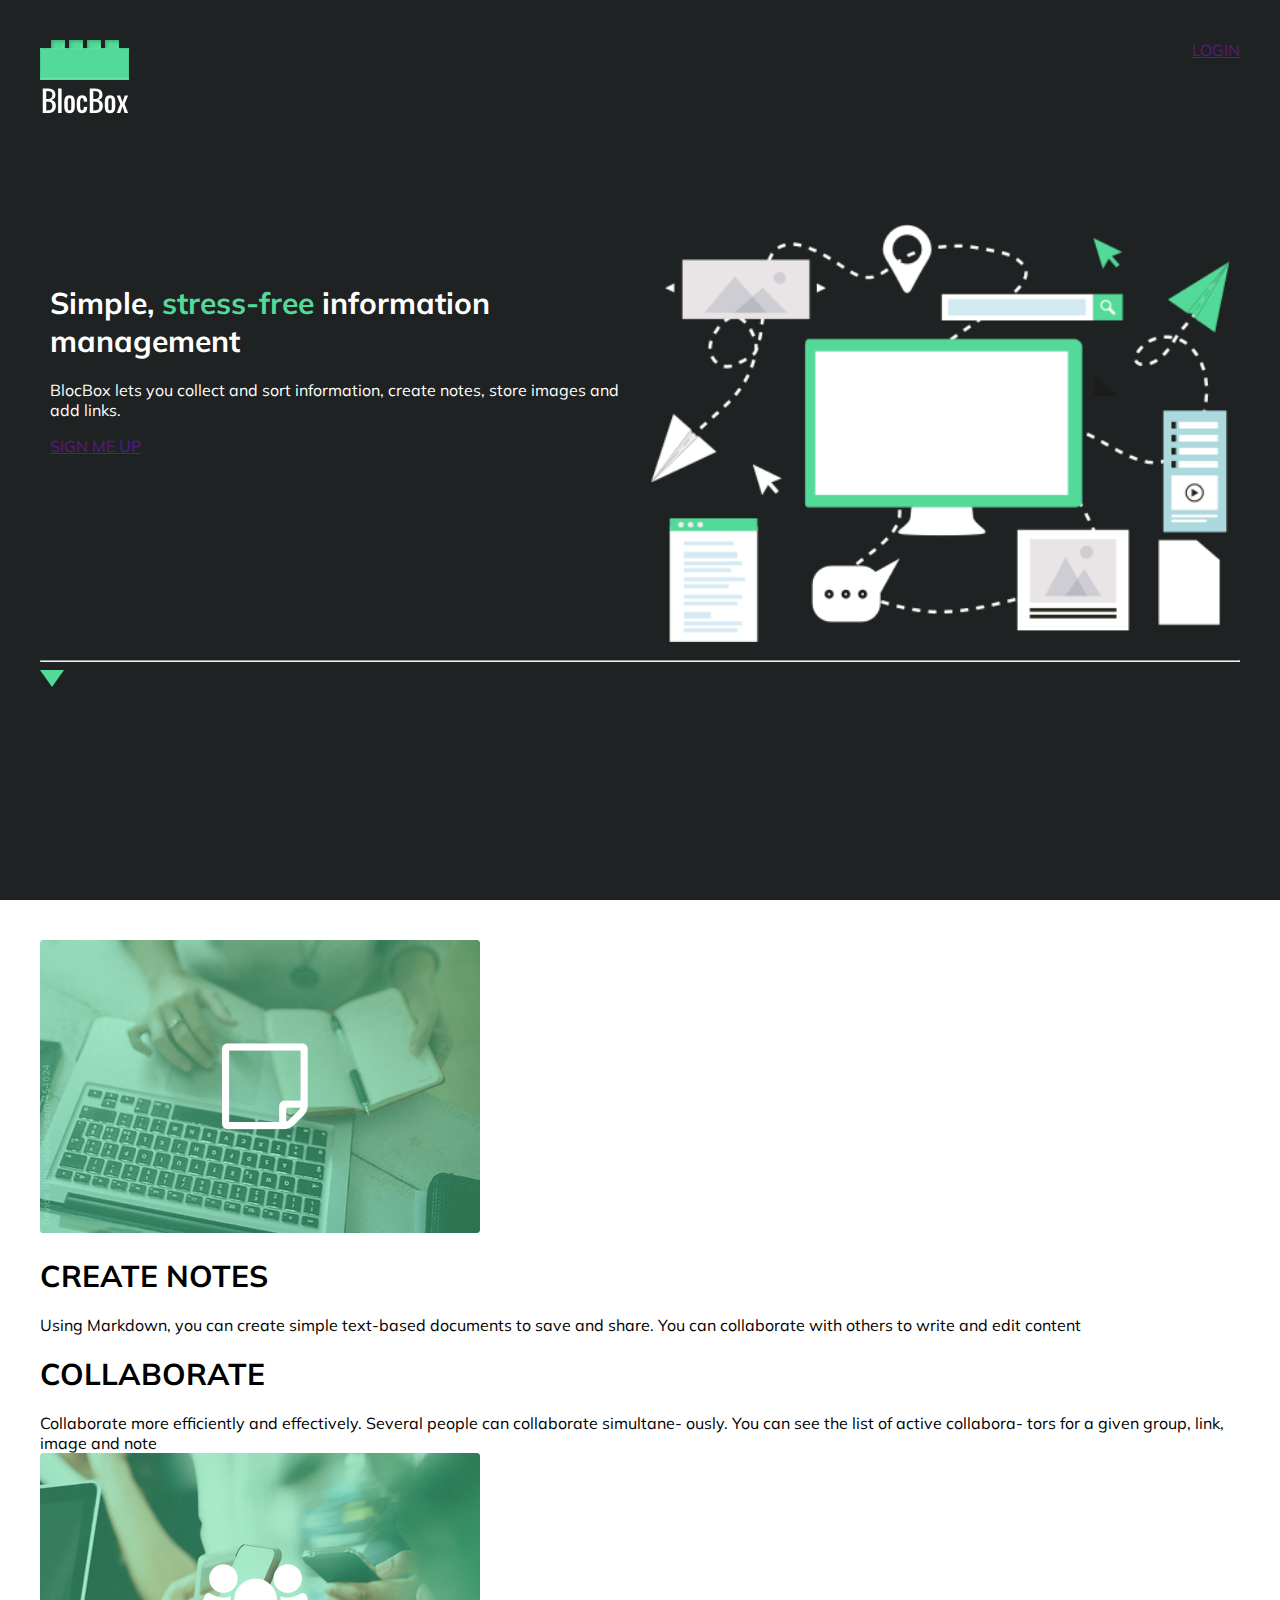
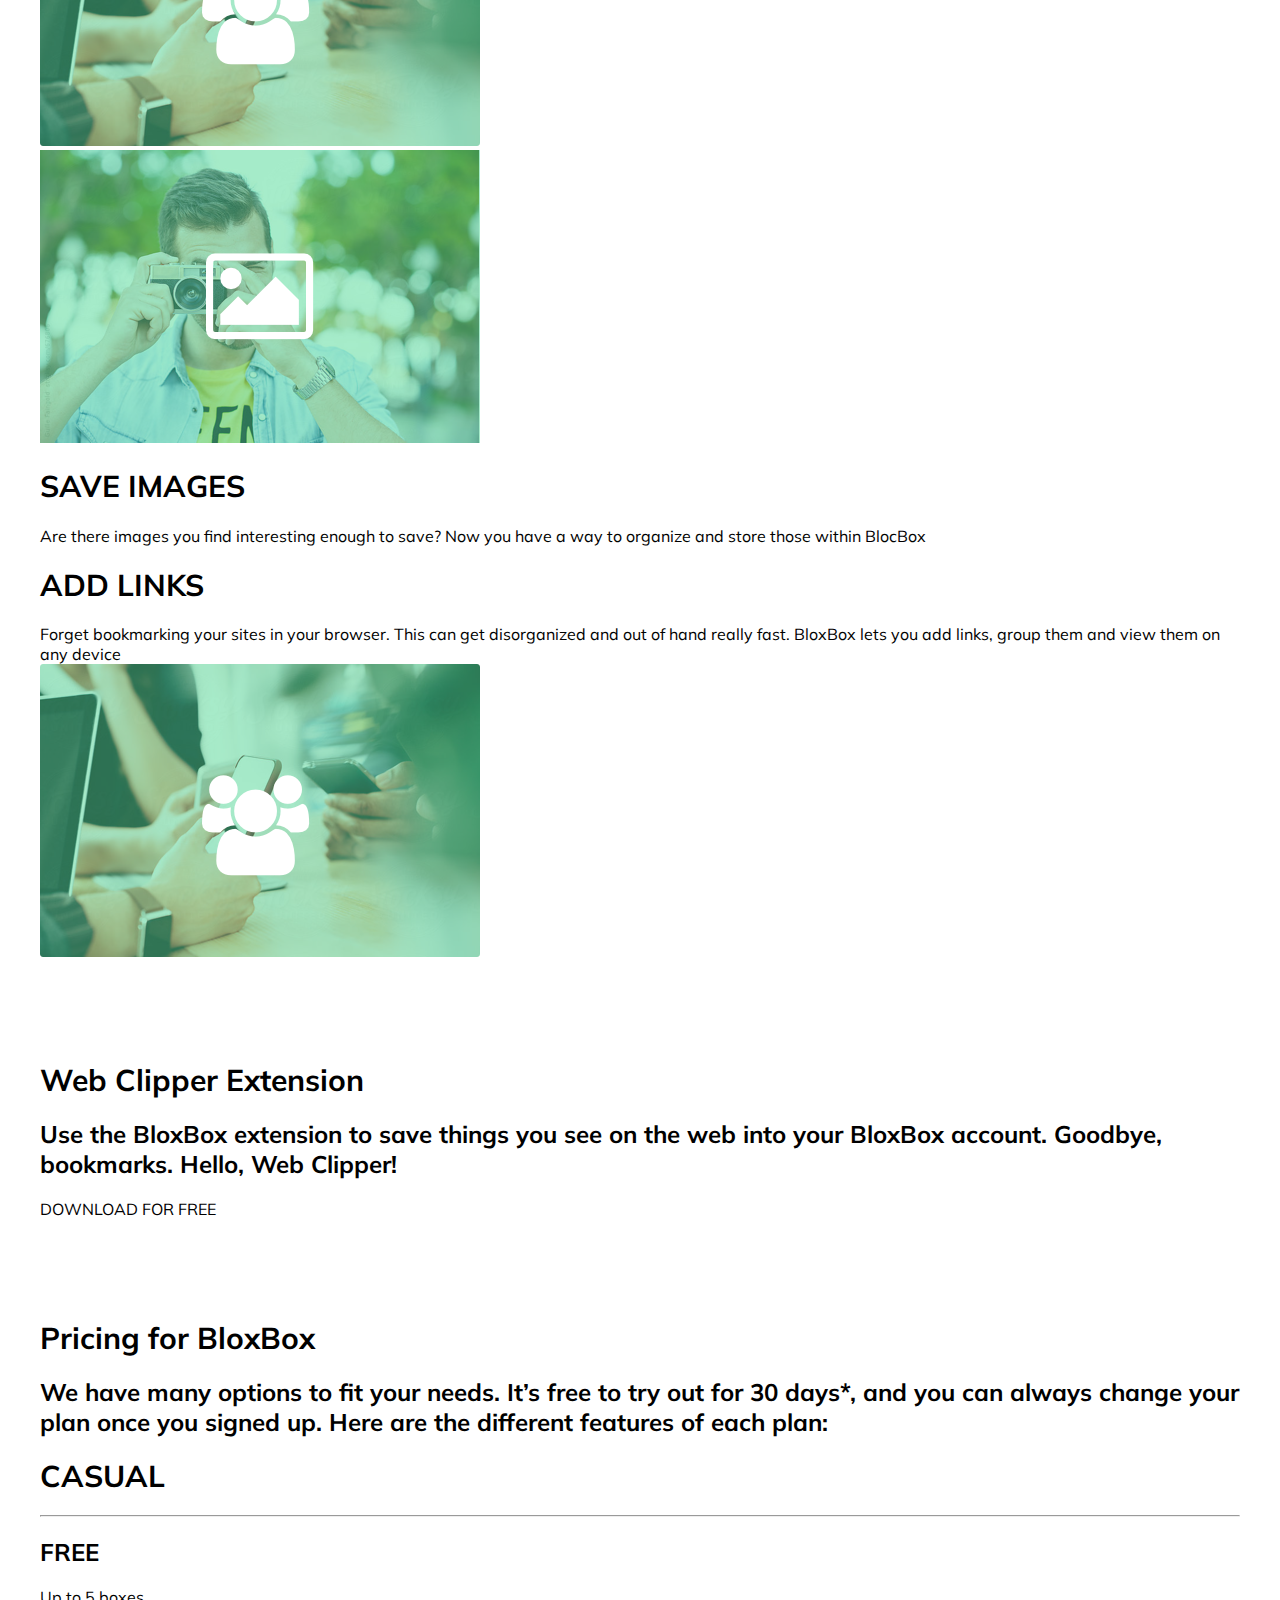
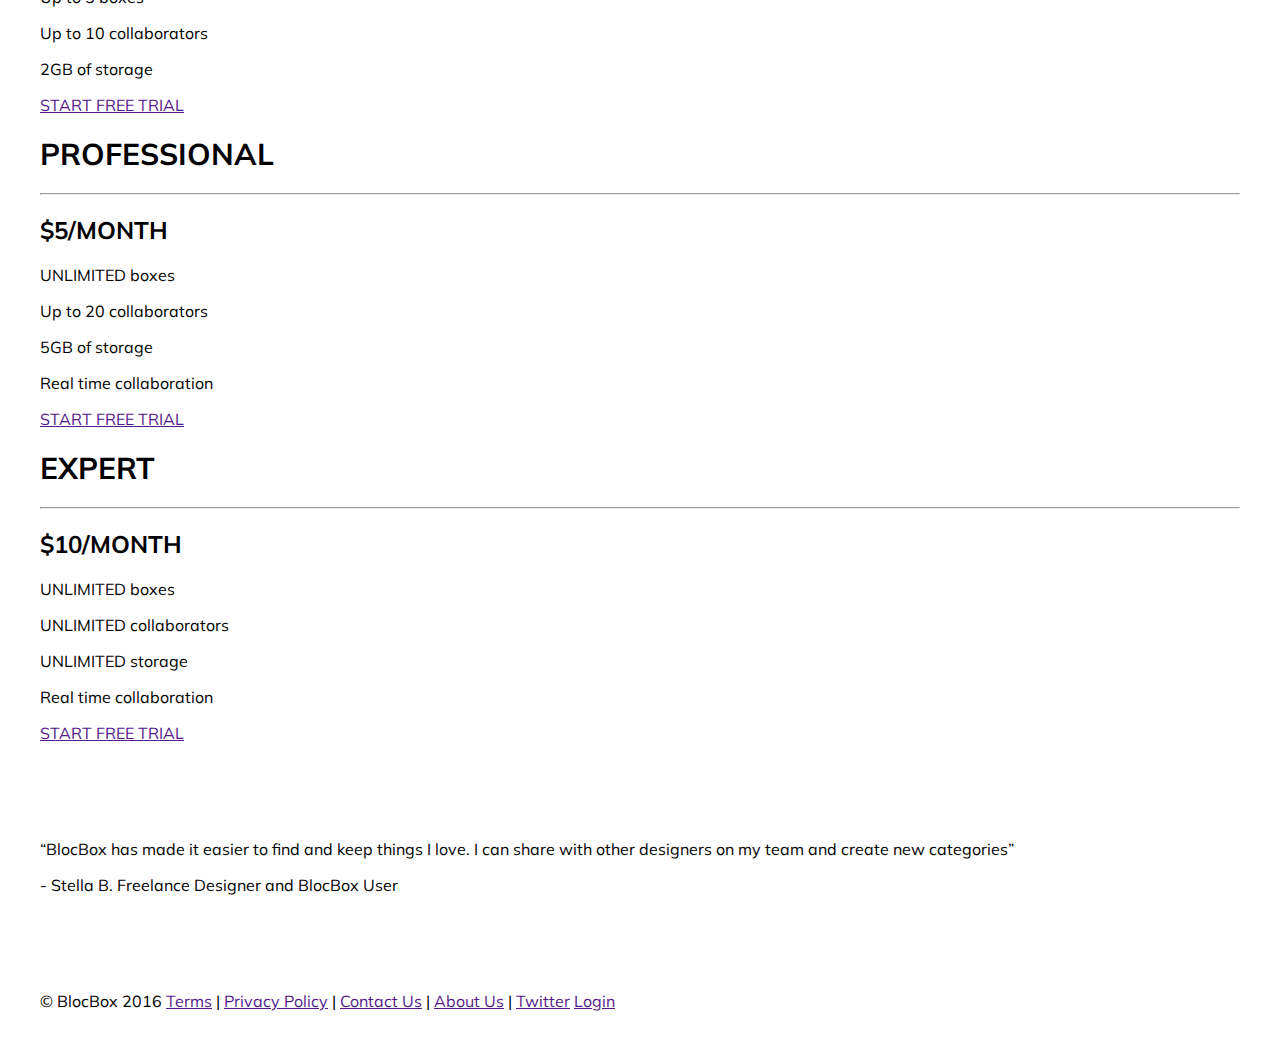
==== index.html @ 0d96c9b7 "css added" ====
<!DOCTYPE html>
 <html lang="en-us">
 <head>
 	<meta http-equiv="X-UA-Compatible" content="IE=Edge">
	<meta name="viewport" content="width=device-width, initial-scale=1">
   	<meta charset="UTF-8">
   	<title>Save, share and collaborate | Blocbox</title>
	<!-- Google Fonts -->
  	<link href='https://fonts.googleapis.com/css?family=Muli:400,300italic|Oswald:400,700' rel='stylesheet' type='text/css'>
  	<!-- CSS -->
  	<link rel="stylesheet" href="style/normalize.css">
	<link rel="stylesheet" href="style/main.css">
	<link rel="stylesheet" href="style/animate.css">	
	<link rel="stylesheet" href="style/font-awesome.css">
 </head>
 <body>
 	<div class="firstSection">
 		<div class="logoLoginHolder">
	 		<img src="images/logo.png" alt="logo"/>
	 		<a href="">LOGIN</a>
	 	</div>
	 	<div class="hero clearfix">
	 		<div class="col-1-2 animated fadeInRight">
			 	<h1>Simple, <span class="highlightText">stress-free</span> information management</h1>
			 	<p>BlocBox lets you collect and sort information, create notes, store images and add links.</p>
			 	<a href="">SIGN ME UP</a>
			</div>
			<div class="col-1-2">
	 			<img src="images/vectorArt.png" alt="art"/>
	 		</div>
	 	</div>
	 	<hr>
	 	<img src="images/triangle.png" alt="triangle"/>
 	</div>
 	<div class="secondSection">
 		<div>
 			<div>
	 			<img src="images/image1.png" alt="createNotes"/>
	 		</div>
	 		<div>
	 			<h1>CREATE NOTES</h1>
	 			<div>Using Markdown, you can create <span>simple</span> text-based documents to save and share. You can collaborate with others to write and edit content 
				</div>	
	 		</div>
	 	</div>
	 	<div>
	 		<div>
	 			<h1>COLLABORATE</h1>
	 			<div>Collaborate more <span>efficiently and effectively</span>. Several people can collaborate simultane- ously. You can see the list of active collabora- tors for a given group, link, image and note 
				</div>	
	 		</div>
	 		<div>
	 			<img src="images/image2.png" alt="collaborate"/>
	 		</div>
	 	</div>
	 	<div>
 			<div>
	 			<img src="images/image3.png" alt="saveImages"/>
	 		</div>
	 		<div>
	 			<h1>SAVE IMAGES</h1>
	 			<div>Are there images you find interesting enough to save? Now you have a way to <span>organize</span> and store those within BlocBox
				</div>	
	 		</div>
	 	</div>
	 	<div>
	 		<div>
	 			<h1>ADD LINKS</h1>
	 			<div>Forget bookmarking your sites in your browser. This can get disorganized and out of hand really fast. BloxBox lets you add links, group them and <span>view them on any device</span>
				</div>	
	 		</div>
	 		<div>
	 			<img src="images/image2.png" alt="collaborate"/>
	 		</div>
	 	</div>
 	</div>
 	<div class="thirdSection">
	 	<h1>Web Clipper Extension</h1>
	 	<h2>Use the BloxBox extension to save things you see on the web into your BloxBox account. Goodbye, bookmarks. Hello, Web Clipper!</h2>
	 	<a>DOWNLOAD FOR FREE</a>
 	</div>
 	<div class="fourthSection">
 		<h1>Pricing for BloxBox</h1>
 		<h2>We have many options to fit your needs. It’s free to try out for 30 days*, and you can always change your plan once you signed up. Here are the different features of each plan:</h2>
 		<div>
 			<h1>CASUAL</h1>
 			<hr>
 			<h2>FREE</h2>
 			<p>Up to <span>5</span> boxes</p>
 			<p>Up to <span>10</span> collaborators</p>
 			<p><span>2GB</span> of storage</p>
 			<a href="">START FREE TRIAL</a>
 		</div>
 		<div>
 			<h1>PROFESSIONAL</h1>
 			<hr>
 			<h2>$5/MONTH</h2>
 			<p><span>UNLIMITED</span> boxes</p>
 			<p>Up to <span>20</span> collaborators</p>
 			<p><span>5GB</span> of storage</p>
 			<p>Real time collaboration</p>
 			<a href="">START FREE TRIAL</a>
 		</div>
 		 <div>
 			<h1>EXPERT</h1>
 			<hr>
 			<h2>$10/MONTH</h2>
 			<p><span>UNLIMITED</span> boxes</p>
 			<p><span>UNLIMITED</span> collaborators</p>
 			<p><span>UNLIMITED</span> storage</p>
 			<p>Real time collaboration</p>
 			<a href="">START FREE TRIAL</a>
 		</div>
 	</div>
 	<div class="fifthSection">
	 	<p>“BlocBox has made it easier to find and keep things I love. I can share with other designers on my team and create new categories”</p>
	 	<p>- Stella B. Freelance Designer and BlocBox User</p>
 	</div>
 	<div class="footer">
 		<span>&copy; BlocBox 2016</span>
 		<span>
 			<a href="">Terms</a> | <a href="">Privacy Policy</a> |
 			<a href="">Contact Us</a> | <a href="">About Us</a> |
 			<a href="">Twitter</a>
 		</span>
 		<span><a href="">Login</a></span>
 	</div>
 </body>
 </html>
---- style/main.css ----
/* variables */
/* resets */
*,
*:before,
*:after {
  box-sizing: border-box;
}
.clearfix:after {
  content: "";
  display: table;
  clear: both;
}
.firstSection {
  height: 100%;
  background: #1f2222;
}
.logoLoginHolder a {
  float: right;
}
.firstSection img {
  float: left;
}
.logoLoginHolder {
  overflow: hidden;
}
.hero {
  padding-top: 100px;
  color: #ffffff;
}
.hero h1 {
  padding-top: 40px;
}
.hero img {
  float: right;
  width: 100%;
  height: 100%;
}
html,
body {
  height: 100%;
}
body {
  font-family: "Muli", Arial;
  font-size: 1em;
}
body > DIV {
  padding: 40px;
}
h1 {
  font-size: 1.875em;
}
.highlightText {
  color: #53d998;
}
/* grid */
.row {
  margin: 0 -10px;
  margin-bottom: 20px;
}
.row:last-child {
  margin-bottom: 0;
}
[class*="col-"] {
  padding: 10px;
}
@media all and (min-width: 600px) {
  .col-2-3 {
    float: left;
    width: 66.66%;
  }
  .col-1-2 {
    float: left;
    width: 50%;
  }
  .col-1-3 {
    float: left;
    width: 33.33%;
  }
  .col-1-4 {
    float: left;
    width: 25%;
  }
  .col-1-8 {
    float: left;
    width: 12.5%;
  }
}
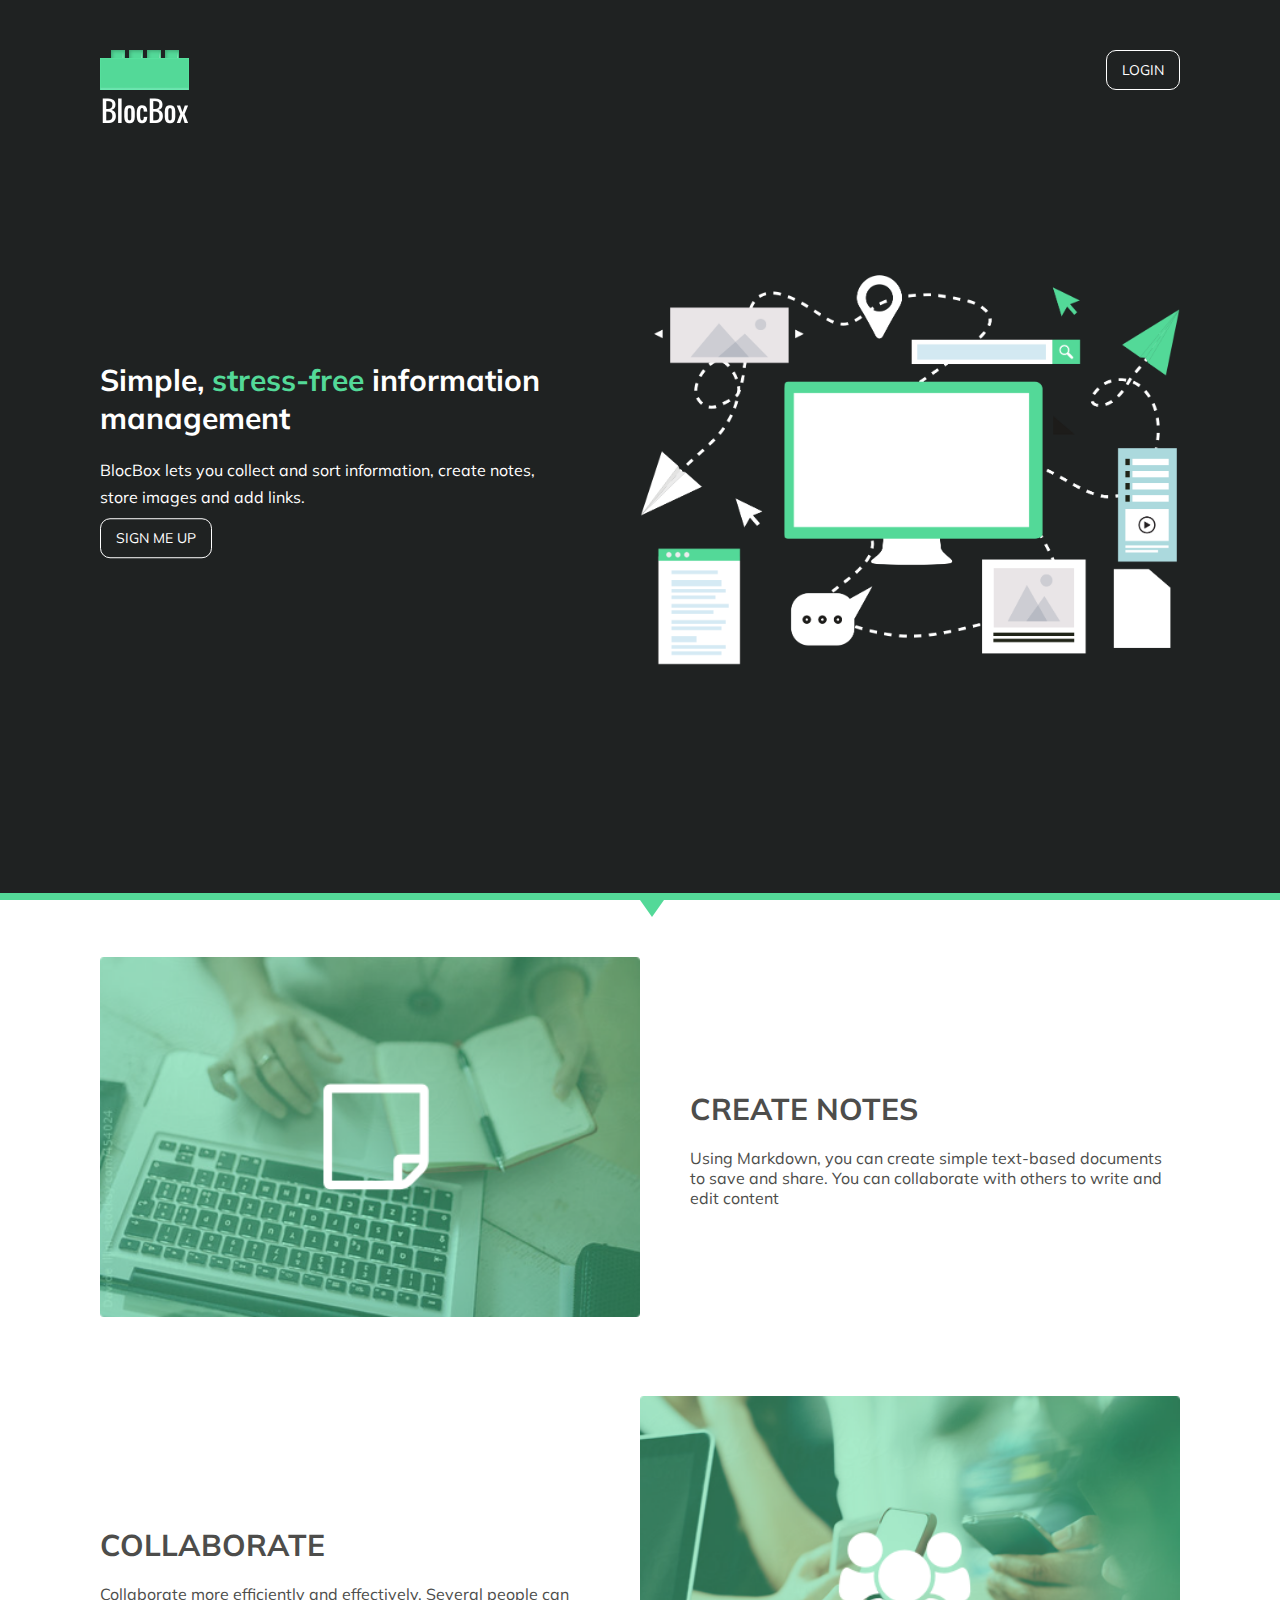
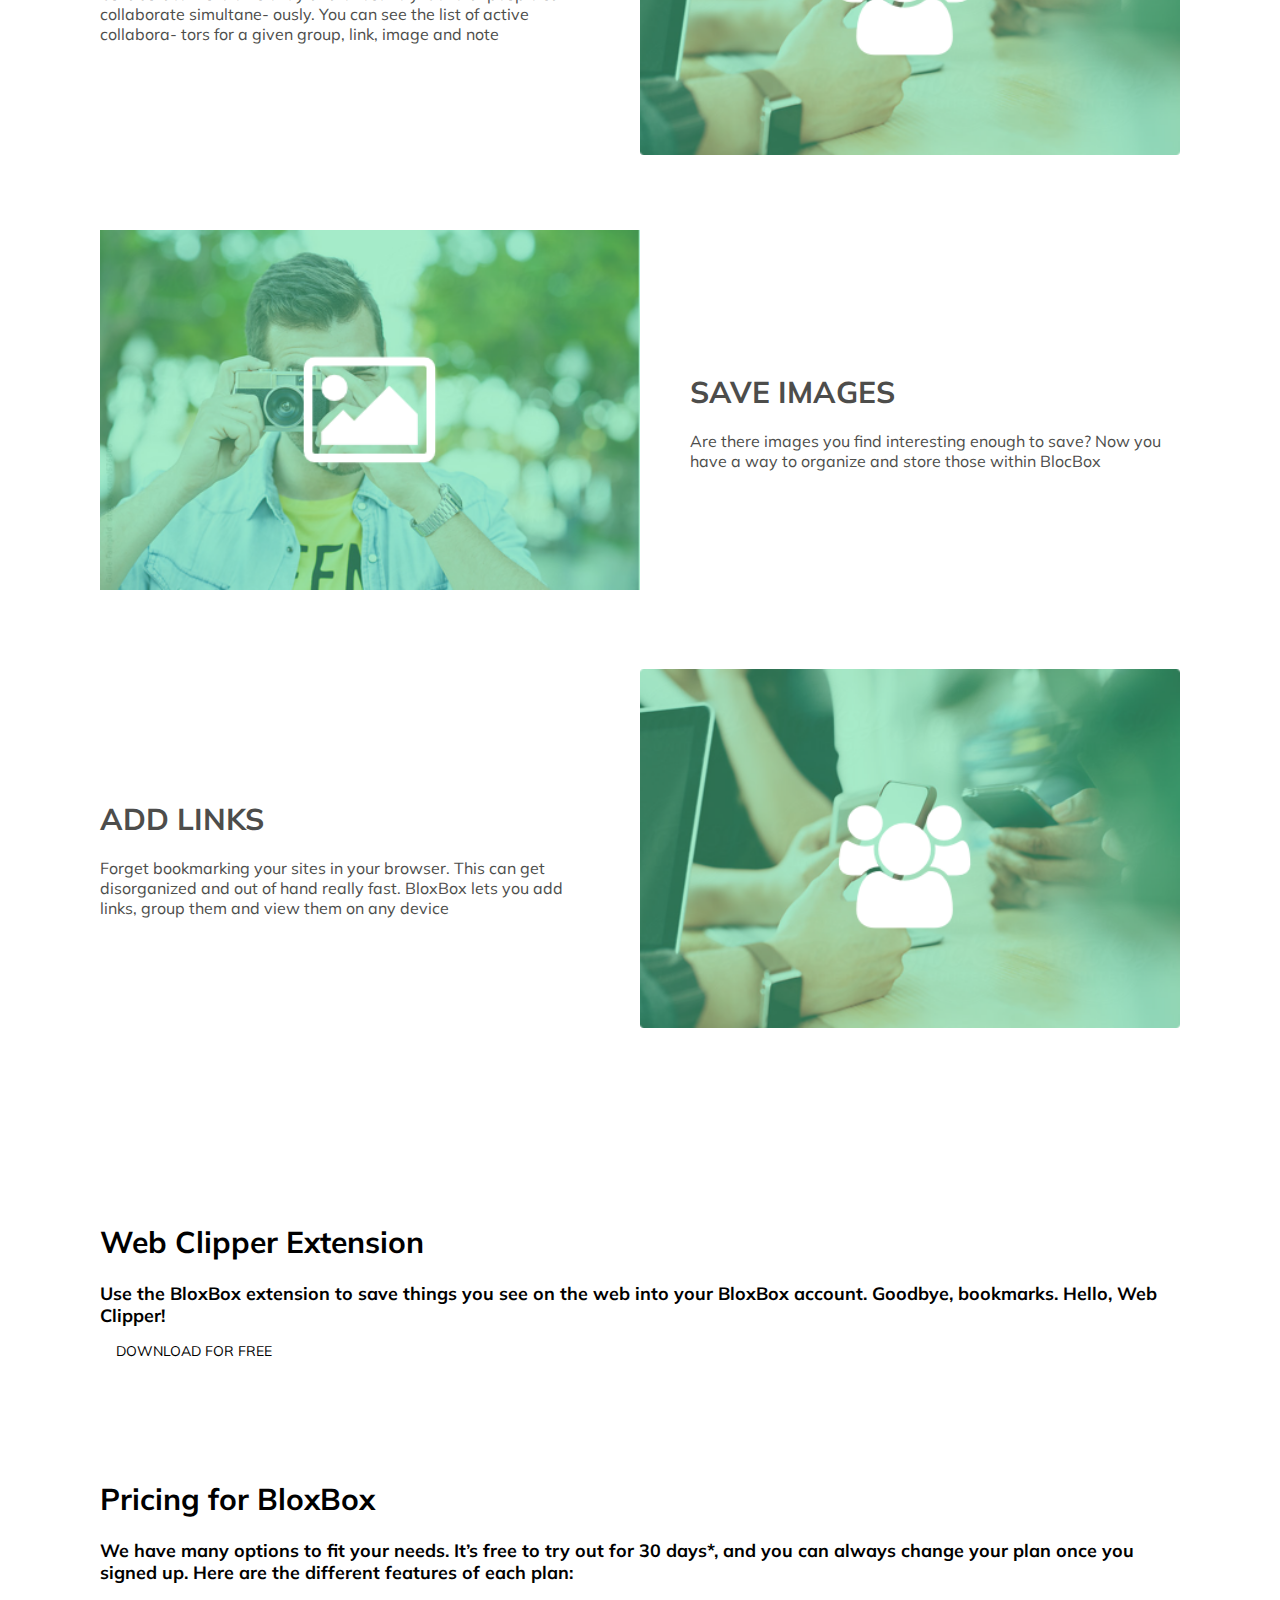
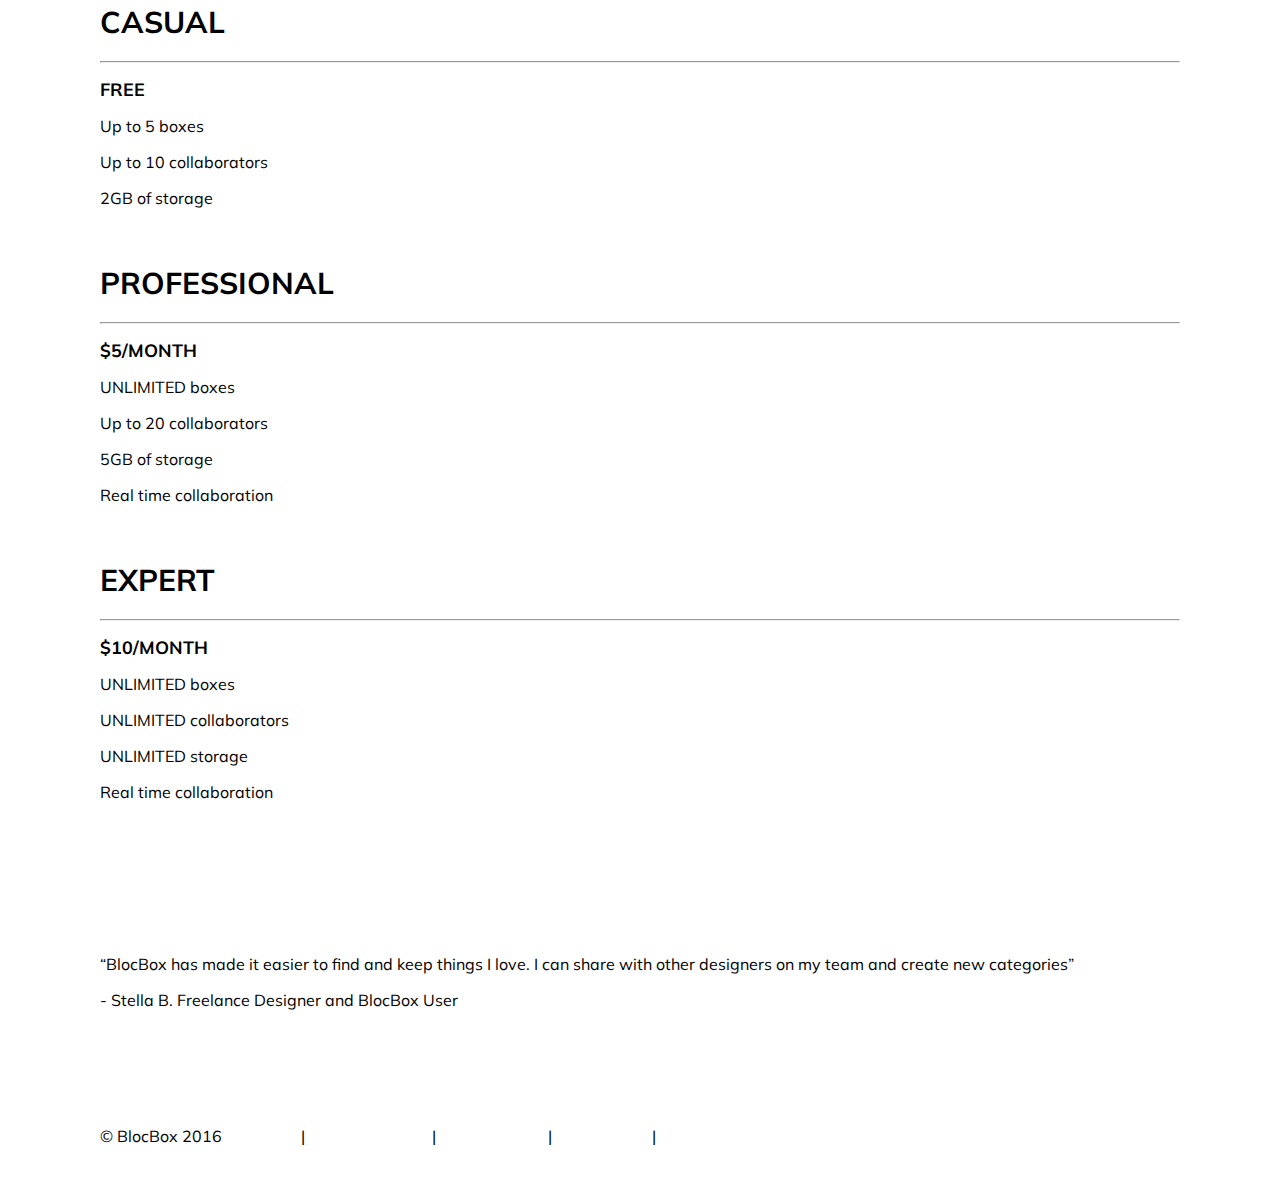
==== commit 4a2d7f56: "style" ====
--- a/index.html
+++ b/index.html
@@ -19,58 +19,62 @@
 	 		<img src="images/logo.png" alt="logo"/>
 	 		<a href="">LOGIN</a>
 	 	</div>
-	 	<div class="hero clearfix">
-	 		<div class="col-1-2 animated fadeInRight">
-			 	<h1>Simple, <span class="highlightText">stress-free</span> information management</h1>
-			 	<p>BlocBox lets you collect and sort information, create notes, store images and add links.</p>
-			 	<a href="">SIGN ME UP</a>
+	 	<div class="hero row">
+	 		<div class="animated fadeInRight col">
+	 			<div>
+				 	<h1>Simple, <span class="highlightText">stress-free</span> information management</h1>
+				 	<p>BlocBox lets you collect and sort information, create notes, store images and add links.</p>
+				 	<a href="">SIGN ME UP</a>
+				</div>	
 			</div>
-			<div class="col-1-2">
+			<div class="col">
 	 			<img src="images/vectorArt.png" alt="art"/>
 	 		</div>
 	 	</div>
+ 	</div>
+ 	<div class="hr">
 	 	<hr>
 	 	<img src="images/triangle.png" alt="triangle"/>
  	</div>
  	<div class="secondSection">
- 		<div>
- 			<div>
+ 		<div class="row">
+ 			<div class="col">
 	 			<img src="images/image1.png" alt="createNotes"/>
 	 		</div>
-	 		<div>
+	 		<div class="col featureDescription">
 	 			<h1>CREATE NOTES</h1>
 	 			<div>Using Markdown, you can create <span>simple</span> text-based documents to save and share.  You can collaborate with others to write and edit content 
 				</div>	
 	 		</div>
 	 	</div>
-	 	<div>
-	 		<div>
+	 	<div class="row">
+	 		<div class="col featureDescription">
 	 			<h1>COLLABORATE</h1>
 	 			<div>Collaborate more <span>efficiently and effectively</span>. Several people can collaborate simultane- ously. You can see the list of active collabora- tors for a given group, link, image and note 
 				</div>	
 	 		</div>
-	 		<div>
+	 		<div class="col">
 	 			<img src="images/image2.png" alt="collaborate"/>
 	 		</div>
 	 	</div>
-	 	<div>
- 			<div>
+	 	<div class="row">
+ 			<div class="col">
 	 			<img src="images/image3.png" alt="saveImages"/>
 	 		</div>
-	 		<div>
+	 		<div class="col featureDescription">
 	 			<h1>SAVE IMAGES</h1>
 	 			<div>Are there images you find interesting enough to save? Now you have a way to <span>organize</span> and store those within BlocBox
 				</div>	
 	 		</div>
 	 	</div>
-	 	<div>
-	 		<div>
+	 	<div class="row">
+	 		<div class="col featureDescription">
 	 			<h1>ADD LINKS</h1>
 	 			<div>Forget bookmarking your sites in your browser. This can get disorganized and out of hand really fast. BloxBox lets you add links, group them and <span>view them on any device</span>
 				</div>	
 	 		</div>
-	 		<div>
+	 		<div class="col">
 	 			<img src="images/image2.png" alt="collaborate"/>
 	 		</div>
 	 	</div>
--- a/style/main.css
+++ b/style/main.css
@@ -4,11 +4,6 @@
 *:before,
 *:after {
   box-sizing: border-box;
-}
-.clearfix:after {
-  content: "";
-  display: table;
-  clear: both;
 }
 .firstSection {
   height: 100%;
@@ -17,23 +12,76 @@
 .logoLoginHolder a {
   float: right;
 }
-.firstSection img {
-  float: left;
-}
 .logoLoginHolder {
   overflow: hidden;
 }
+.logoLoginHolder img {
+  float: left;
+  width: 89px;
+}
 .hero {
-  padding-top: 100px;
   color: #ffffff;
-}
-.hero h1 {
-  padding-top: 40px;
+  position: relative;
+  top: 40%;
+  transform: translateY(-50%);
+  -ms-transform: translateY(-50%);
+  /* IE 9 */
+  -webkit-transform: translateY(-50%);
 }
 .hero img {
   float: right;
   width: 100%;
-  height: 100%;
+  height: auto;
+}
+.hero div:nth-child(1) {
+  vertical-align: middle;
+  padding-right: 50px;
+}
+.hero div:nth-child(2) {
+  vertical-align: top;
+  padding-top: 50px;
+}
+.hero div > h1 {
+  line-height: 38px;
+}
+.hero div > p {
+  line-height: 27px;
+}
+.hr {
+  padding: 0;
+  transform: translateY(-100%);
+}
+.hr hr {
+  height: 7px;
+  border: 0;
+  margin: 0;
+  background-color: #53d998;
+}
+.hr img {
+  position: absolute;
+  left: 50%;
+}
+.secondSection {
+  color: #4d4d4b;
+}
+.secondSection img {
+  width: 100%;
+  height: auto;
+}
+.secondSection .row {
+  padding-bottom: 75px;
+}
+.secondSection .row .col {
+  vertical-align: middle;
+}
+.secondSection .row:nth-child(odd) .featureDescription {
+  padding-left: 50px;
+}
+.secondSection .row:nth-child(even) .featureDescription {
+  padding-right: 50px;
+}
+.secondSection .row:nth-child(even) img {
+  float: right;
 }
 html,
 body {
@@ -43,45 +91,38 @@
   font-family: "Muli", Arial;
   font-size: 1em;
 }
-body > DIV {
-  padding: 40px;
+body > div {
+  padding: 50px 100px;
 }
 h1 {
   font-size: 1.875em;
 }
+h2 {
+  font-size: 1.12em;
+}
 .highlightText {
   color: #53d998;
 }
-/* grid */
-.row {
-  margin: 0 -10px;
-  margin-bottom: 20px;
+a {
+  font-size: 0.875em;
+  text-decoration: none;
+  border: 1px solid #ffffff;
+  border-radius: 10px;
+  padding: 10px 15px;
 }
-.row:last-child {
-  margin-bottom: 0;
+a:link,
+a:visited,
+a:hover,
+a:active {
+  color: #ffffff;
 }
-[class*="col-"] {
-  padding: 10px;
-}
-@media all and (min-width: 600px) {
-  .col-2-3 {
-    float: left;
-    width: 66.66%;
+@media (min-width: 30em) {
+  .row {
+    width: 100%;
+    display: table;
+    table-layout: fixed;
   }
-  .col-1-2 {
-    float: left;
-    width: 50%;
-  }
-  .col-1-3 {
-    float: left;
-    width: 33.33%;
-  }
-  .col-1-4 {
-    float: left;
-    width: 25%;
-  }
-  .col-1-8 {
-    float: left;
-    width: 12.5%;
+  .col {
+    display: table-cell;
   }
 }
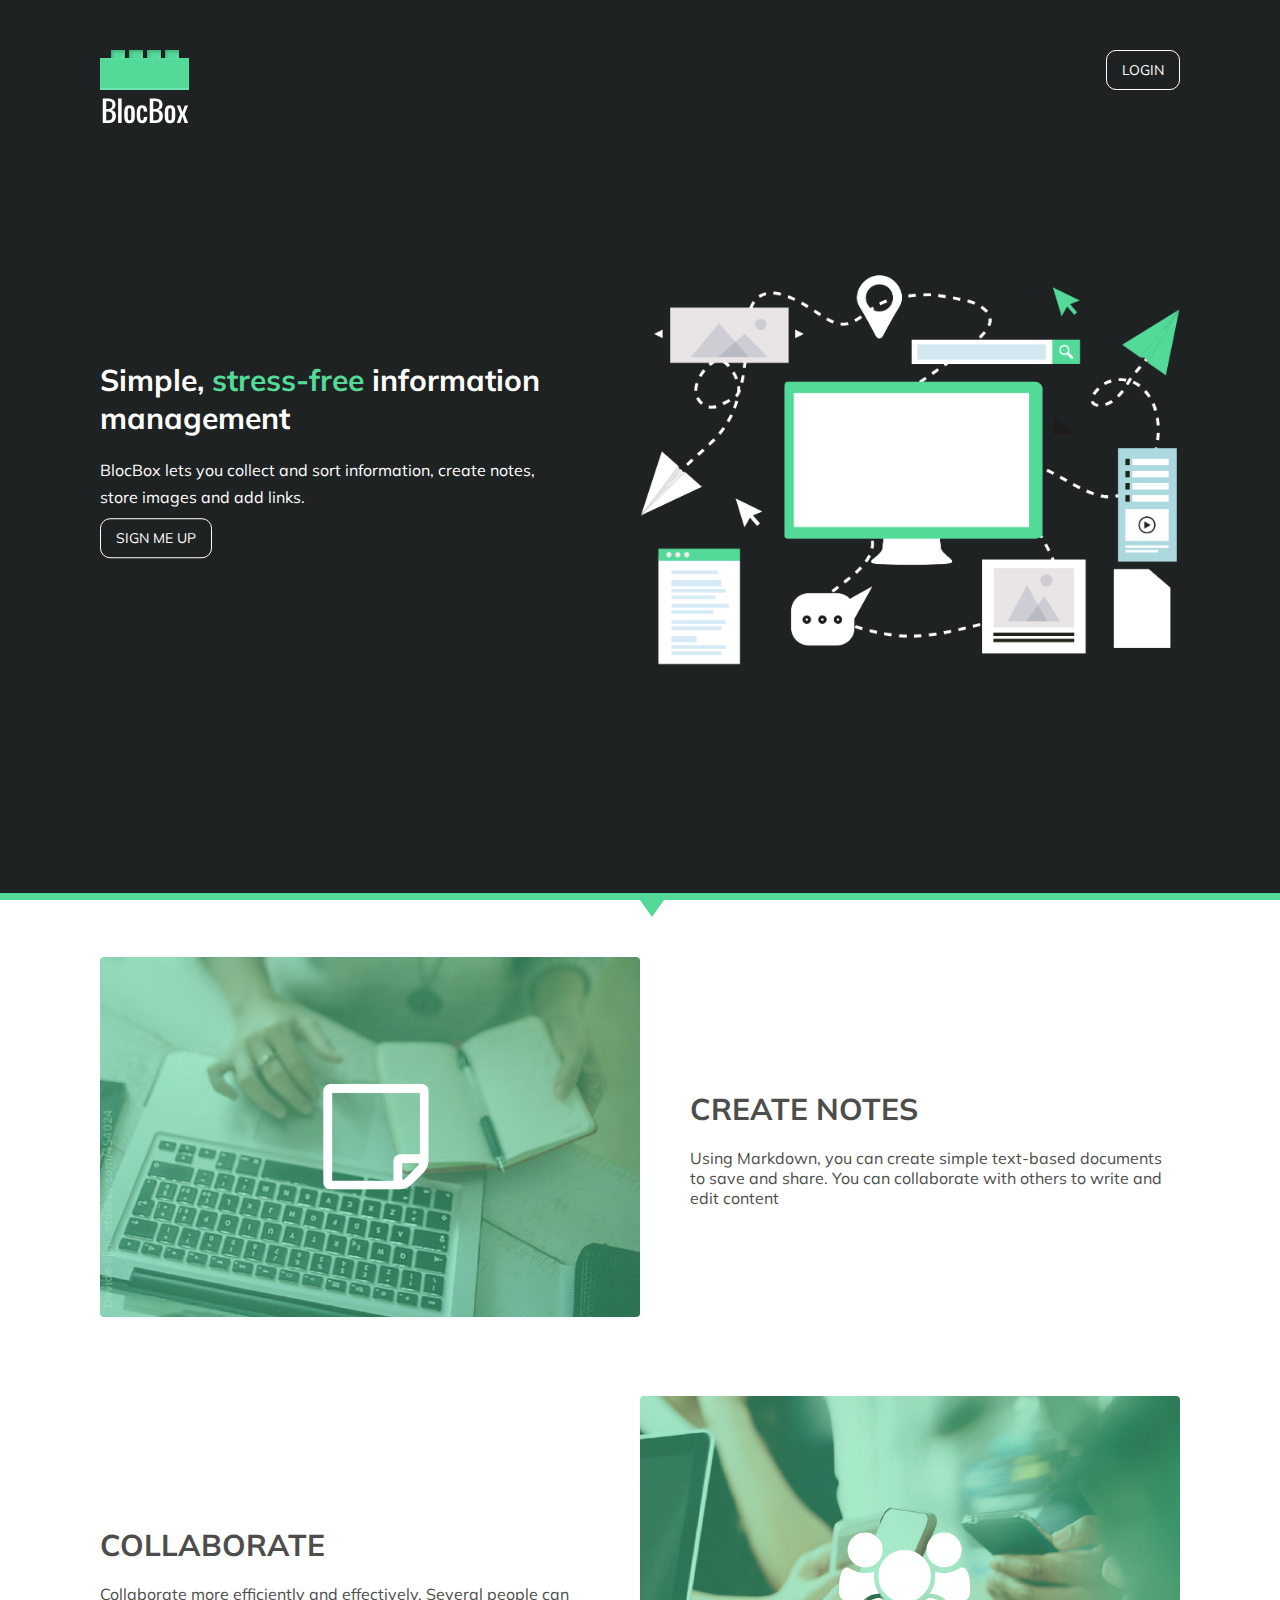
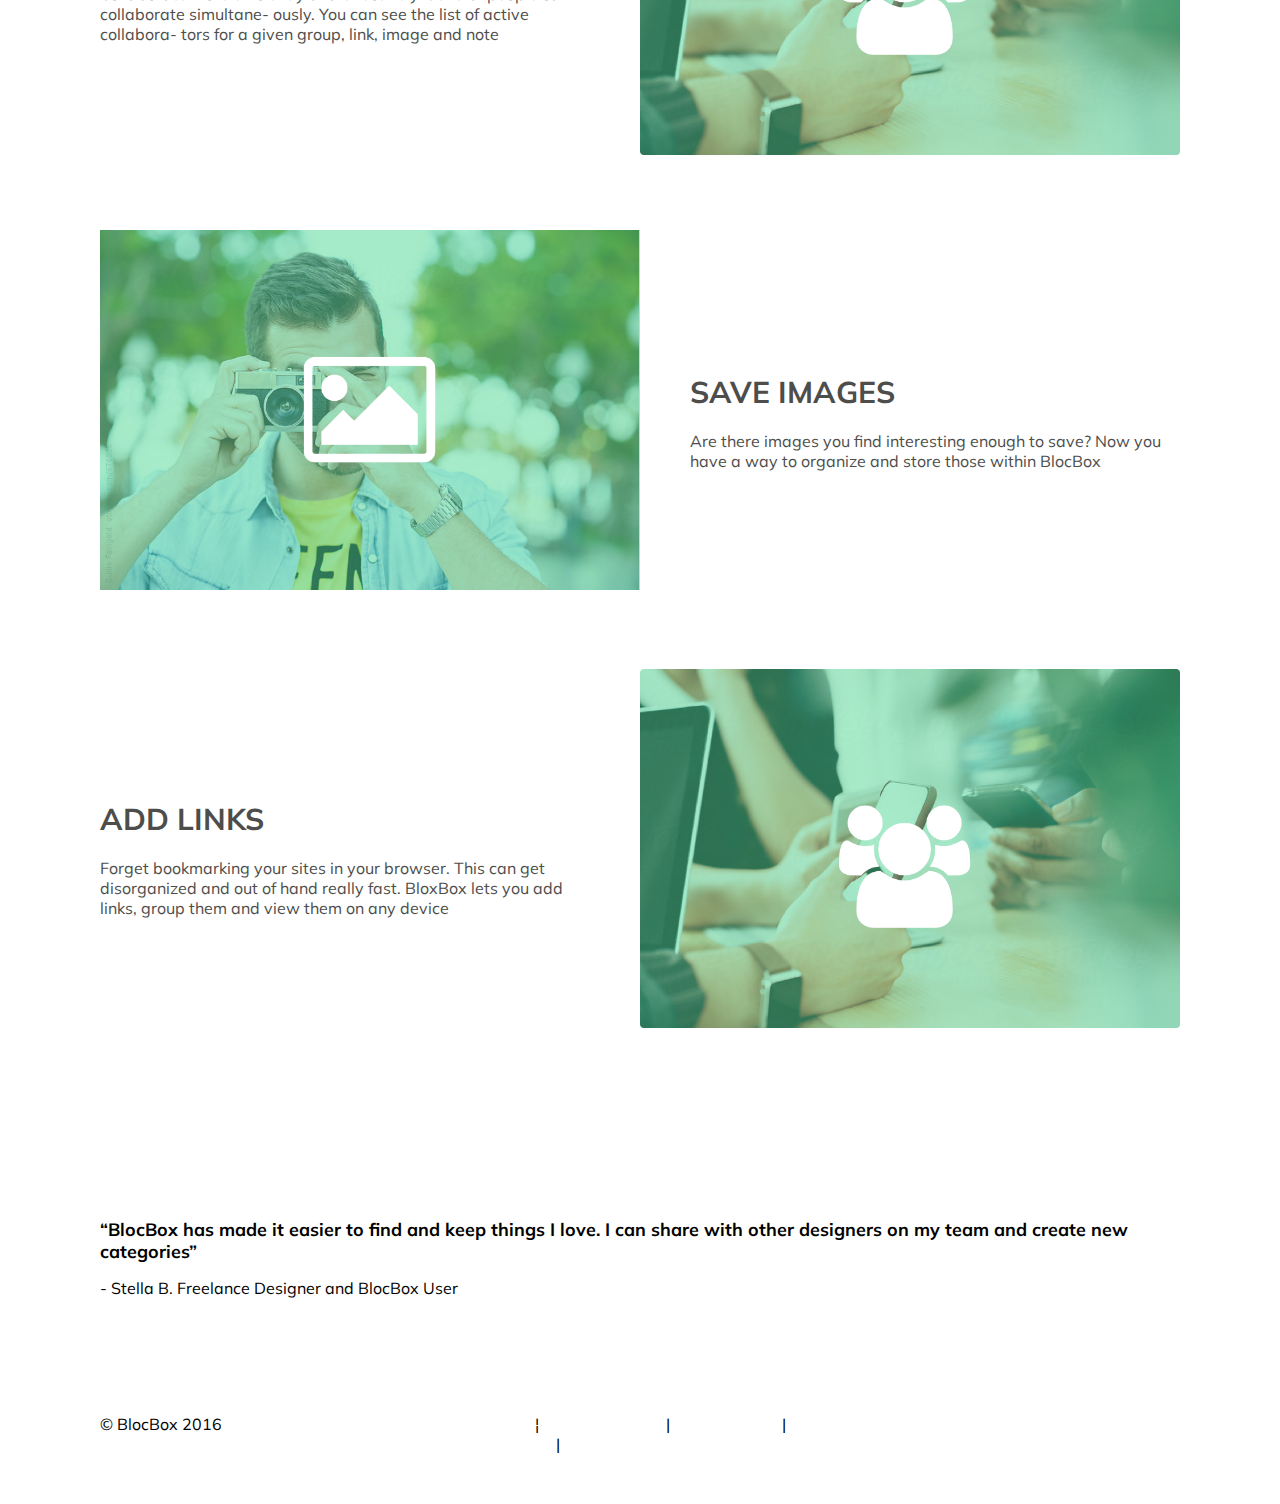
==== commit 24902200: "style" ====
--- a/index.html
+++ b/index.html
@@ -24,7 +24,7 @@
 	 			<div>
 				 	<h1>Simple, <span class="highlightText">stress-free</span> information management</h1>
 				 	<p>BlocBox lets you collect and sort information, create notes, store images and add links.</p>
-				 	<a href="">SIGN ME UP</a>
+				 	<a class="greenButton" href="">SIGN ME UP</a>
 				</div>	
 			</div>
 			<div class="col">
@@ -79,7 +79,7 @@
 	 		</div>
 	 	</div>
  	</div>
- 	<div class="thirdSection">
+ <!-- 	<div class="thirdSection">
 	 	<h1>Web Clipper Extension</h1>
 	 	<h2>Use the BloxBox extension to save things you see on the web into your BloxBox account. Goodbye, bookmarks. Hello, Web Clipper!</h2>
 	 	<a>DOWNLOAD FOR FREE</a>
@@ -116,19 +116,19 @@
  			<p>Real time collaboration</p>
  			<a href="">START FREE TRIAL</a>
  		</div>
- 	</div>
+ 	</div> -->
  	<div class="fifthSection">
-	 	<p>“BlocBox has made it easier to find and keep things I love. I can share with other designers on my team and create new categories”</p>
+	 	<h2>“BlocBox has made it easier to find and keep things I love. I can share with other designers on my team and create new categories”</h2>
 	 	<p>- Stella B. Freelance Designer and BlocBox User</p>
  	</div>
- 	<div class="footer">
- 		<span>&copy; BlocBox 2016</span>
- 		<span>
+ 	<div class="footer row">
+ 		<span class="col">&copy; BlocBox 2016</span>
+ 		<span class="col">
  			<a href="">Terms</a> | <a href="">Privacy Policy</a> |
  			<a href="">Contact Us</a> | <a href="">About Us</a> |
  			<a href="">Twitter</a>
  		</span>
- 		<span><a href="">Login</a></span>
+ 		<span class="col"><a href="">Login</a></span>
  	</div>
  </body>
  </html>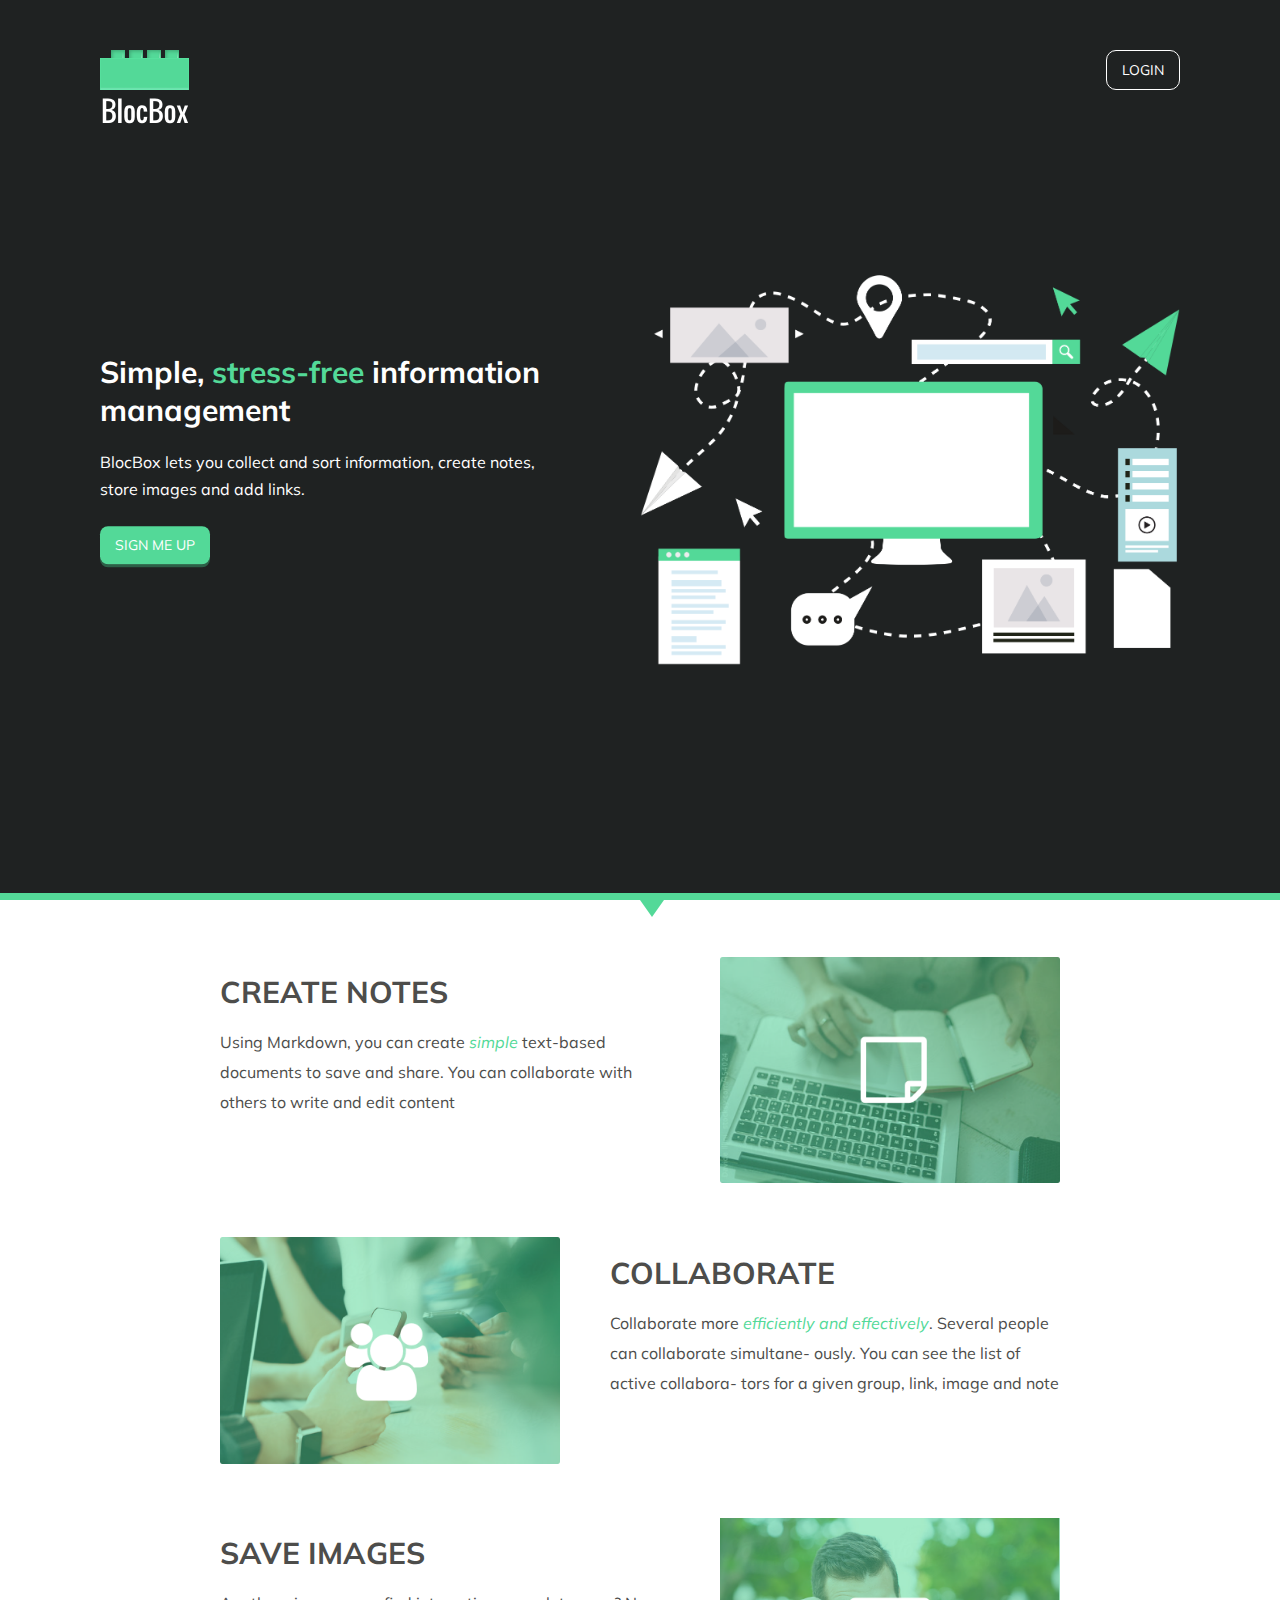
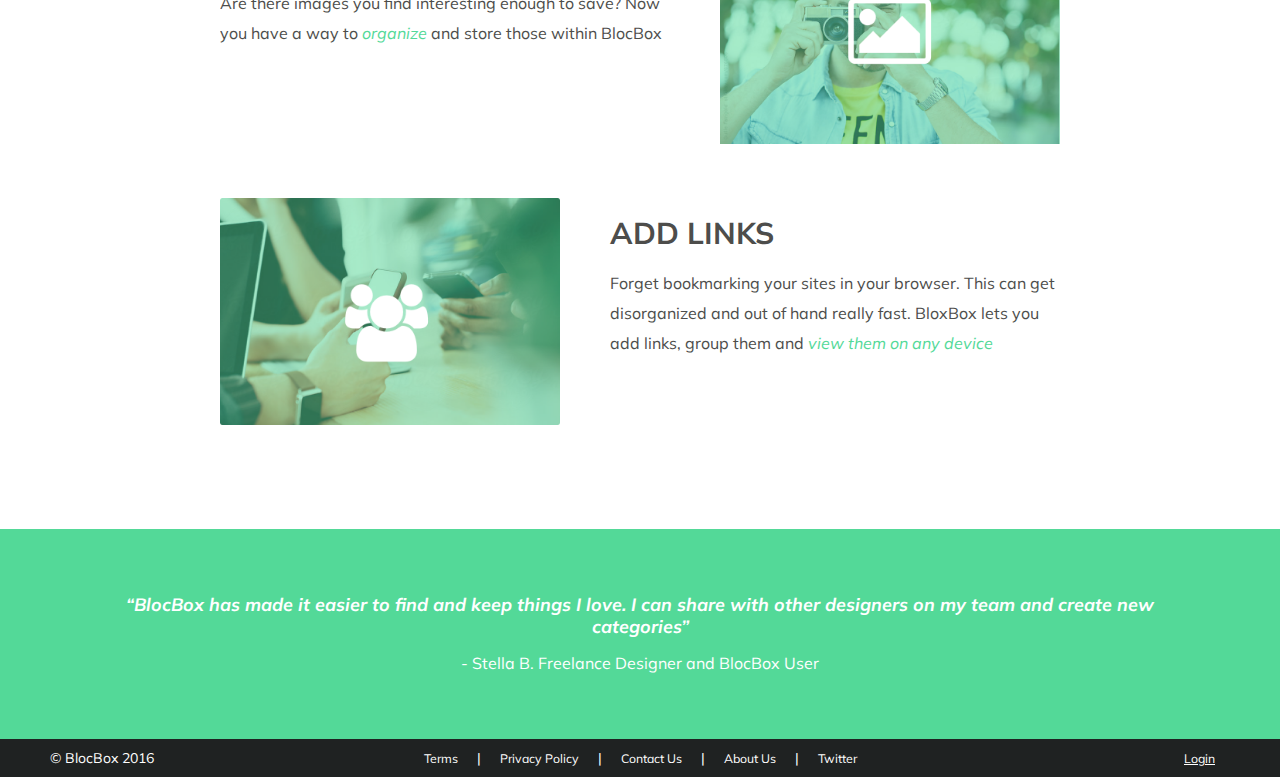
==== commit 518f7ea6: "styling" ====
--- a/index.html
+++ b/index.html
@@ -37,45 +37,45 @@
 	 	<img src="images/triangle.png" alt="triangle"/>
  	</div>
  	<div class="secondSection">
- 		<div class="row">
- 			<div class="col">
+ 		<div class="rightImage">
+ 			<div>
 	 			<img src="images/image1.png" alt="createNotes"/>
 	 		</div>
-	 		<div class="col featureDescription">
+	 		<div class="featureDescription">
 	 			<h1>CREATE NOTES</h1>
 	 			<div>Using Markdown, you can create <span>simple</span> text-based documents to save and share.  You can collaborate with others to write and edit content 
 				</div>	
 	 		</div>
 	 	</div>
-	 	<div class="row">
-	 		<div class="col featureDescription">
+	 	<div class="leftImage">
+	 		<div>
+	 			<img src="images/image2.png" alt="collaborate"/>
+	 		</div>
+	 		<div class="featureDescription">
 	 			<h1>COLLABORATE</h1>
 	 			<div>Collaborate more <span>efficiently and effectively</span>. Several people can collaborate simultane- ously. You can see the list of active collabora- tors for a given group, link, image and note 
 				</div>	
 	 		</div>
-	 		<div class="col">
-	 			<img src="images/image2.png" alt="collaborate"/>
-	 		</div>
 	 	</div>
-	 	<div class="row">
- 			<div class="col">
+	 	<div class="rightImage">
+ 			<div>
 	 			<img src="images/image3.png" alt="saveImages"/>
 	 		</div>
-	 		<div class="col featureDescription">
+	 		<div class="featureDescription">
 	 			<h1>SAVE IMAGES</h1>
 	 			<div>Are there images you find interesting enough to save? Now you have a way to <span>organize</span> and store those within BlocBox
 				</div>	
 	 		</div>
 	 	</div>
-	 	<div class="row">
-	 		<div class="col featureDescription">
+	 	<div class="leftImage">
+	 		<div>
+	 			<img src="images/image2.png" alt="collaborate"/>
+	 		</div>
+	 		<div class="featureDescription">
 	 			<h1>ADD LINKS</h1>
 	 			<div>Forget bookmarking your sites in your browser. This can get disorganized and out of hand really fast. BloxBox lets you add links, group them and <span>view them on any device</span>
 				</div>	
-	 		</div>
-	 		<div class="col">
-	 			<img src="images/image2.png" alt="collaborate"/>
 	 		</div>
 	 	</div>
  	</div>
--- a/style/main.css
+++ b/style/main.css
@@ -5,6 +5,53 @@
 *:after {
   box-sizing: border-box;
 }
+html,
+body {
+  height: 100%;
+}
+body {
+  font-family: "Muli", Arial;
+  font-size: 1em;
+}
+body > div {
+  padding: 50px 100px;
+}
+h1 {
+  font-size: 1.875em;
+}
+h2 {
+  font-size: 1.12em;
+}
+.highlightText {
+  color: #53d998;
+}
+a {
+  font-size: 0.875em;
+  text-decoration: none;
+  border: 1px solid #ffffff;
+  border-radius: 10px;
+  padding: 10px 15px;
+}
+a:link,
+a:visited,
+a:hover,
+a:active {
+  color: #ffffff;
+}
+a:hover {
+  background-color: #ffffff;
+  color: #1f2222;
+}
+.greenButton {
+  background-color: #53D998;
+  box-shadow: 0px 3px 0px 0px rgba(57, 155, 108, 0.5);
+  border-radius: 8px;
+  border: 0;
+}
+.greenButton:hover {
+  background-color: #45B57F;
+  color: #ffffff;
+}
 .firstSection {
   height: 100%;
   background: #1f2222;
@@ -31,6 +78,7 @@
 .hero img {
   float: right;
   width: 100%;
+  max-width: 600px;
   height: auto;
 }
 .hero div:nth-child(1) {
@@ -46,6 +94,7 @@
 }
 .hero div > p {
   line-height: 27px;
+  padding-bottom: 15px;
 }
 .hr {
   padding: 0;
@@ -62,61 +111,168 @@
   left: 50%;
 }
 .secondSection {
+  padding-right: 220px;
+  padding-left: 220px;
   color: #4d4d4b;
+}
+.secondSection .rightImage {
+  overflow: hidden;
+  padding-bottom: 50px;
+}
+.secondSection .rightImage div:nth-child(1) {
+  float: right;
+  padding-left: 50px;
+}
+.secondSection .rightImage .featureDescription {
+  line-height: 30px;
+}
+.secondSection .leftImage {
+  overflow: hidden;
+  padding-bottom: 50px;
+}
+.secondSection .leftImage div:nth-child(1) {
+  float: left;
+  padding-right: 50px;
+}
+.secondSection .leftImage .featureDescription {
+  line-height: 30px;
+}
+.secondSection:nth-child(even) .featureDescription {
+  padding-right: 50px;
 }
 .secondSection img {
   width: 100%;
   height: auto;
-}
-.secondSection .row {
-  padding-bottom: 75px;
-}
-.secondSection .row .col {
-  vertical-align: middle;
-}
-.secondSection .row:nth-child(odd) .featureDescription {
-  padding-left: 50px;
-}
-.secondSection .row:nth-child(even) .featureDescription {
-  padding-right: 50px;
-}
-.secondSection .row:nth-child(even) img {
-  float: right;
-}
-html,
-body {
-  height: 100%;
-}
-body {
-  font-family: "Muli", Arial;
-  font-size: 1em;
-}
-body > div {
-  padding: 50px 100px;
-}
-h1 {
-  font-size: 1.875em;
-}
-h2 {
-  font-size: 1.12em;
-}
-.highlightText {
+  max-width: 340px;
+}
+.secondSection span {
   color: #53d998;
-}
-a {
+  font-style: italic;
+}
+.fifthSection {
+  background-color: #53d998;
+  color: #ffffff;
+  text-align: center;
+}
+.fifthSection h2 {
+  font-style: italic;
+}
+.footer {
+  padding: 10px 50px;
   font-size: 0.875em;
-  text-decoration: none;
-  border: 1px solid #ffffff;
-  border-radius: 10px;
-  padding: 10px 15px;
-}
-a:link,
-a:visited,
-a:hover,
-a:active {
-  color: #ffffff;
-}
-@media (min-width: 30em) {
+  background-color: #1f2222;
+  color: white;
+}
+.footer a {
+  border: 0;
+}
+.footer a:hover {
+  color: #ffffff;
+  background-color: #1f2222;
+  text-decoration: underline;
+}
+.footer span:nth-child(1) {
+  width: 20%;
+  text-align: left;
+}
+.footer span:nth-child(2) {
+  width: 60%;
+  text-align: center;
+}
+.footer span:nth-child(3) {
+  text-align: right;
+  text-decoration: underline;
+}
+/* Tablets and smaller laptops */
+@media (max-width: 884px) {
+  h1 {
+    font-size: calc(1.825em);
+  }
+  body {
+    font-size: calc(0.75em);
+  }
+  body > div {
+    padding: calc(25px) calc(50px);
+  }
+  a {
+    font-size: 1em;
+    padding: 6px 12px;
+  }
+  .hero div > h1 {
+    line-height: 19px;
+  }
+  .hero div > p {
+    line-height: 13.5px;
+    padding-bottom: 20px;
+  }
+  .hero div:nth-child(1) {
+    padding-right: 20px;
+  }
+  .secondSection {
+    padding-right: 100px;
+    padding-left: 100px;
+  }
+  .secondSection .leftImage .featureDescription,
+  .secondSection .rightImage .featureDescription {
+    line-height: 20px;
+  }
+  .footer {
+    font-size: 0.75em;
+    padding: 10px 10px;
+  }
+  .footer a {
+    padding: 5px 5px;
+  }
+}
+@media (max-width: 1260px) {
+  .secondSection {
+    padding-right: 70px;
+    padding-left: 70px;
+  }
+}
+@media (max-width: 768px) {
+  h1 {
+    font-size: calc(1.725em);
+  }
+  body > div {
+    padding: 25px;
+  }
+  .hero {
+    text-align: center;
+  }
+  .hero img {
+    float: none;
+    max-width: 60vw;
+  }
+  .hero div:nth-child(1) {
+    padding-left: 0;
+    padding-right: 0;
+  }
+  .logoLoginHolder img {
+    width: 44.5px;
+  }
+  .secondSection {
+    padding-right: 40px;
+    padding-left: 40px;
+    text-align: center;
+  }
+  .secondSection .rightImage div:nth-child(1),
+  .secondSection .leftImage div:nth-child(1) {
+    float: none;
+    padding: 0;
+  }
+  .footer {
+    line-height: 16px;
+  }
+  .footer span:nth-child(1),
+  .footer span:nth-child(2),
+  .footer span:nth-child(3) {
+    text-align: center;
+    display: block;
+    width: 100%;
+  }
+}
+@media (min-width: 769px) {
   .row {
     width: 100%;
     display: table;
